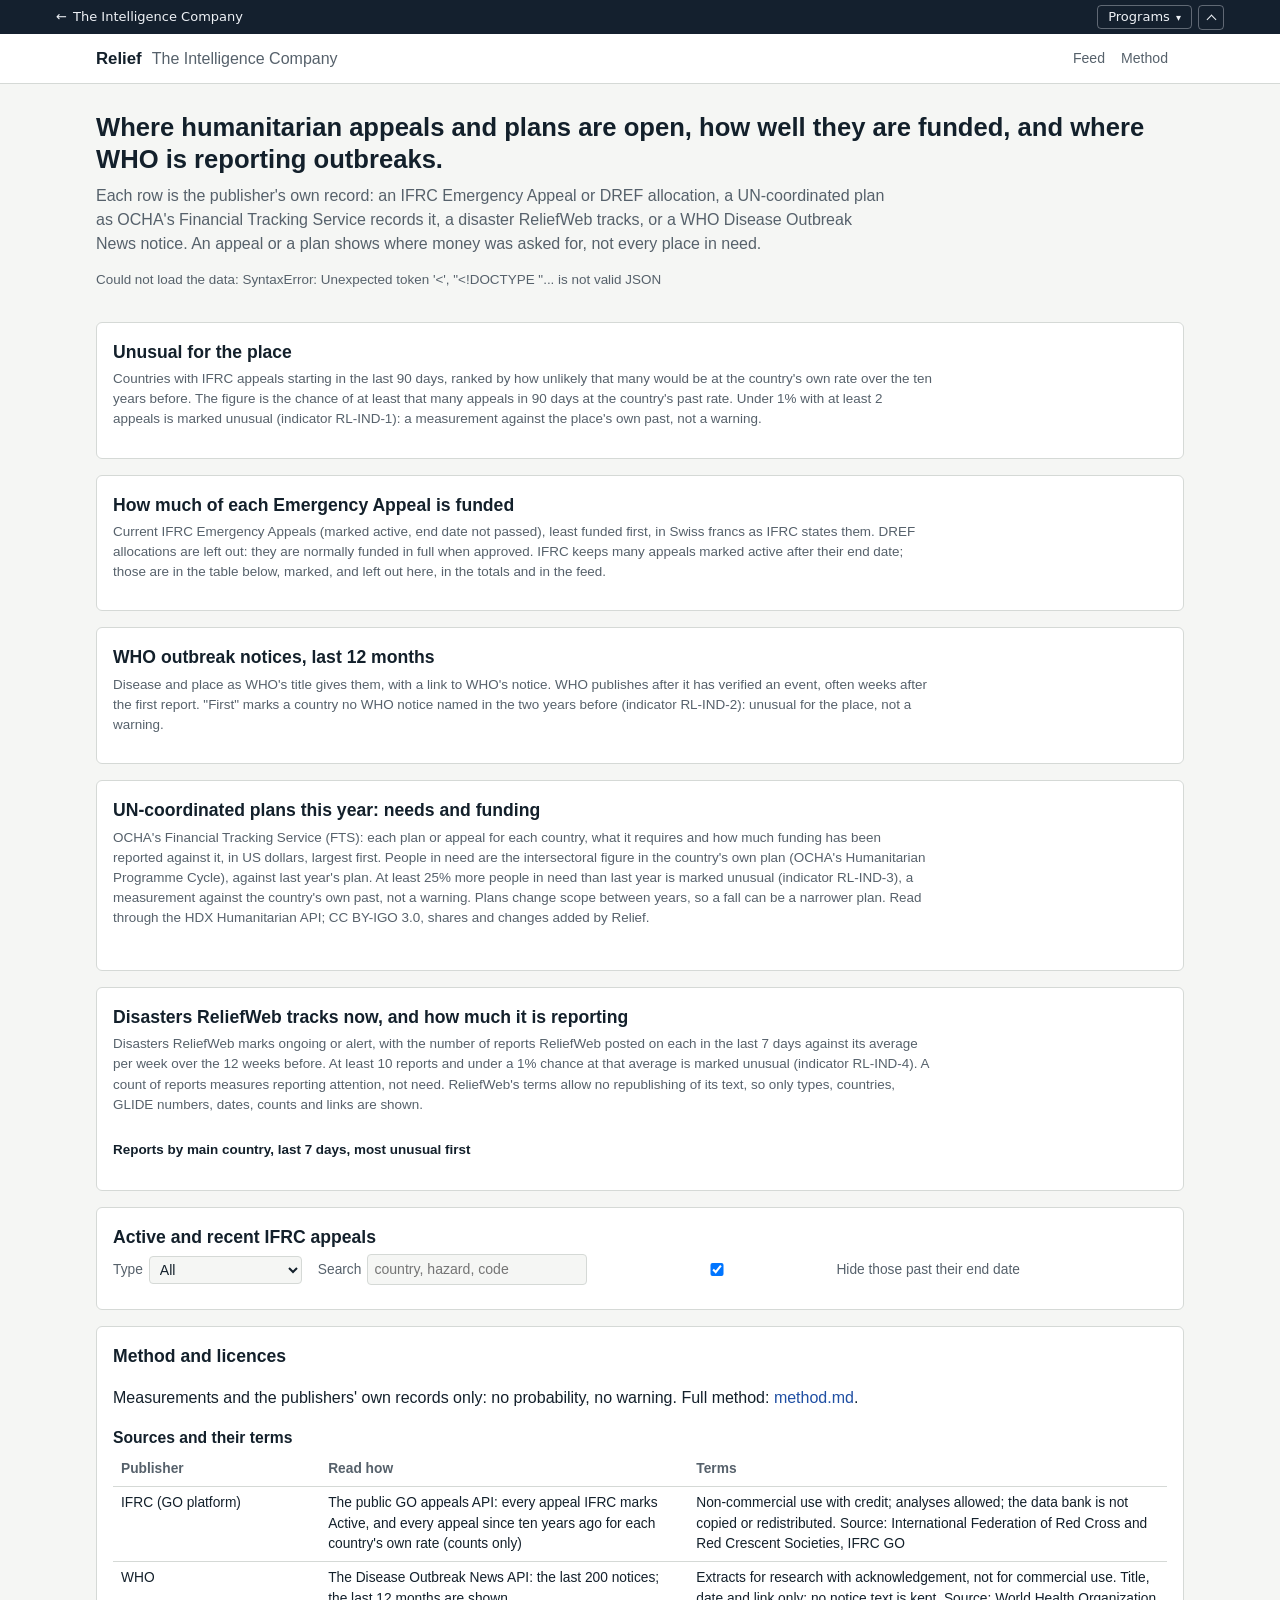
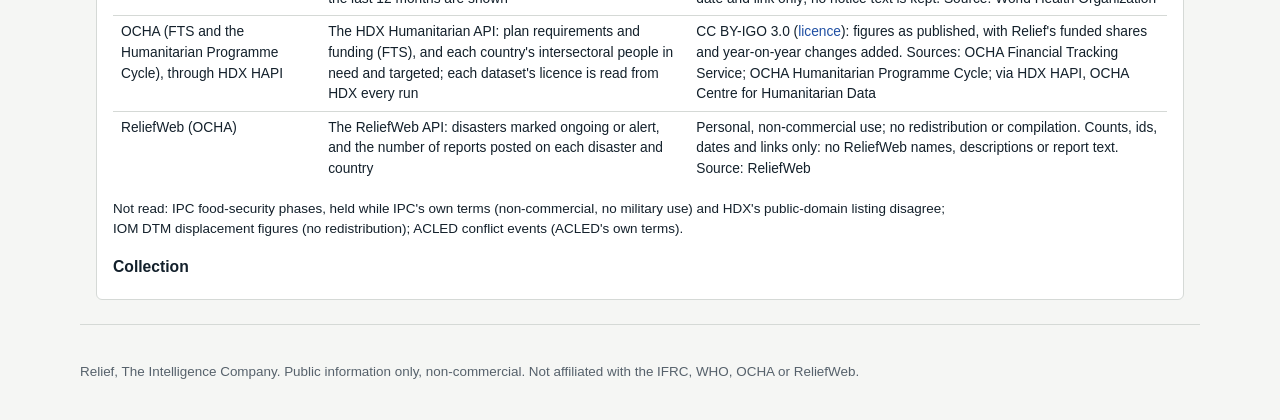
==== site_src/index.html @ 315be6b0 "HDX HAPI and ReliefWeb lanes, RL-IND-3 and RL-IND-4 (relief-0.3) - hapi: OCHA FTS plan requirements " ====
<!doctype html>
<html lang="en">
<head>
<meta charset="utf-8">
<meta name="viewport" content="width=device-width, initial-scale=1">
<title>Relief: appeals, plans and outbreaks</title>
<meta name="description" content="IFRC Emergency Appeals and DREF allocations, UN-coordinated humanitarian plans with their needs and funding, the disasters ReliefWeb tracks, and WHO's Disease Outbreak News, each against the place's own past. Publishers' records only.">
<link rel="stylesheet" href="style.css">
<link rel="stylesheet" href="tic-time.css">
<link rel="stylesheet" href="tic-nav.css">
<script src="tic-time.js"></script>
<script src="tic-nav.js" defer data-current="relief"></script>
</head>
<body>
<header class="top">
  <div class="wrap top-row">
    <div class="brand"><strong>Relief</strong><span class="muted">The Intelligence Company</span></div>
    <nav class="top-nav" aria-label="Data and method">
      <a href="data/feed.geojson">Feed</a>
      <a href="#method">Method</a>
      <span id="time-settings"></span>
    </nav>
  </div>
</header>

<main class="wrap">
  <section class="hero">
    <h1>Where humanitarian appeals and plans are open, how well they are funded, and where WHO is reporting outbreaks.</h1>
    <p class="lede">Each row is the publisher's own record: an IFRC Emergency Appeal or DREF allocation, a UN-coordinated
      plan as OCHA's Financial Tracking Service records it, a disaster ReliefWeb tracks, or a WHO Disease Outbreak News
      notice. An appeal or a plan shows where money was asked for, not every place in need.</p>
    <p class="small muted" id="asof" aria-live="polite">Loading…</p>
    <div class="tiles" id="tiles" aria-live="polite"></div>
  </section>

  <section class="card" aria-labelledby="un-h">
    <div class="card-head"><h2 id="un-h">Unusual for the place</h2>
      <p class="muted small">Countries with IFRC appeals starting in the last 90 days, ranked by how unlikely that many
        would be at the country's own rate over the ten years before. The figure is the chance of at least that many
        appeals in 90 days at the country's past rate. Under 1% with at least 2 appeals is marked unusual (indicator
        RL-IND-1): a measurement against the place's own past, not a warning.</p></div>
    <div class="scroll"><table id="unusual"></table></div>
  </section>

  <section class="card" aria-labelledby="fu-h">
    <div class="card-head"><h2 id="fu-h">How much of each Emergency Appeal is funded</h2>
      <p class="muted small">Current IFRC Emergency Appeals (marked active, end date not passed), least funded first, in
        Swiss francs as IFRC states them. DREF allocations are left out: they are normally funded in full when
        approved. IFRC keeps many appeals marked active after their end date; those are in the table below, marked,
        and left out here, in the totals and in the feed.</p></div>
    <div id="funding" class="bars"></div>
    <button type="button" id="fu-more" class="more-btn" hidden>Show all</button>
  </section>

  <section class="card" aria-labelledby="who-h">
    <div class="card-head"><h2 id="who-h">WHO outbreak notices, last 12 months</h2>
      <p class="muted small">Disease and place as WHO's title gives them, with a link to WHO's notice. WHO publishes after
        it has verified an event, often weeks after the first report. "First" marks a country no WHO notice named in
        the two years before (indicator RL-IND-2): unusual for the place, not a warning.</p></div>
    <div class="scroll"><table id="who"></table></div>
  </section>

  <section class="card" aria-labelledby="pl-h">
    <div class="card-head"><h2 id="pl-h">UN-coordinated plans this year: needs and funding</h2>
      <p class="muted small">OCHA's Financial Tracking Service (FTS): each plan or appeal for each country, what it requires
        and how much funding has been reported against it, in US dollars, largest first. People in need are the
        intersectoral figure in the country's own plan (OCHA's Humanitarian Programme Cycle), against last year's plan.
        At least 25% more people in need than last year is marked unusual (indicator RL-IND-3), a measurement against
        the country's own past, not a warning. Plans change scope between years, so a fall can be a narrower plan.
        Read through the HDX Humanitarian API; CC BY-IGO 3.0, shares and changes added by Relief.</p></div>
    <div class="scroll"><table id="plans"></table></div>
    <p class="small muted" id="plan-gap"></p>
  </section>

  <section class="card" aria-labelledby="rw-h">
    <div class="card-head"><h2 id="rw-h">Disasters ReliefWeb tracks now, and how much it is reporting</h2>
      <p class="muted small">Disasters ReliefWeb marks ongoing or alert, with the number of reports ReliefWeb posted on
        each in the last 7 days against its average per week over the 12 weeks before. At least 10 reports and under a
        1% chance at that average is marked unusual (indicator RL-IND-4). A count of reports measures reporting
        attention, not need. ReliefWeb's terms allow no republishing of its text, so only types, countries, GLIDE
        numbers, dates, counts and links are shown.</p></div>
    <div class="scroll"><table id="rw"></table></div>
    <h3 class="small">Reports by main country, last 7 days, most unusual first</h3>
    <div class="scroll"><table id="rwc"></table></div>
  </section>

  <section class="card" aria-labelledby="ap-h">
    <div class="card-head"><h2 id="ap-h">Active and recent IFRC appeals</h2></div>
    <div class="filters">
      <label>Type <select id="f-type"><option value="">All</option><option>Emergency Appeal</option><option>DREF</option></select></label>
      <label>Search <input id="f-q" type="search" placeholder="country, hazard, code"></label>
      <label><input id="f-past" type="checkbox" checked> Hide those past their end date</label>
      <span class="small muted" id="f-count"></span>
    </div>
    <div class="scroll"><table id="appeals"></table></div>
    <button type="button" id="more" class="more-btn" hidden>Show more</button>
  </section>

  <section class="card" id="method" aria-labelledby="me-h">
    <div class="card-head"><h2 id="me-h">Method and licences</h2></div>
    <div class="prose">
      <p>Measurements and the publishers' own records only: no probability, no warning. Full method:
        <a href="doctrine/method.md">method.md</a>.</p>
      <h3>Sources and their terms</h3>
      <div class="scroll"><table class="plain">
        <thead><tr><th scope="col">Publisher</th><th scope="col">Read how</th><th scope="col">Terms</th></tr></thead>
        <tbody>
          <tr><td>IFRC (GO platform)</td><td>The public GO appeals API: every appeal IFRC marks Active, and every appeal since
            ten years ago for each country's own rate (counts only)</td><td>Non-commercial use with credit; analyses allowed;
            the data bank is not copied or redistributed. Source: International Federation of Red Cross and Red Crescent
            Societies, IFRC GO</td></tr>
          <tr><td>WHO</td><td>The Disease Outbreak News API: the last 200 notices; the last 12 months are shown</td><td>Extracts
            for research with acknowledgement, not for commercial use. Title, date and link only; no notice text is kept.
            Source: World Health Organization</td></tr>
          <tr><td>OCHA (FTS and the Humanitarian Programme Cycle), through HDX HAPI</td><td>The HDX Humanitarian API: plan
            requirements and funding (FTS), and each country's intersectoral people in need and targeted; each dataset's
            licence is read from HDX every run</td><td>CC BY-IGO 3.0 (<a href="https://creativecommons.org/licenses/by/3.0/igo/" rel="noopener">licence</a>):
            figures as published, with Relief's funded shares and year-on-year changes added. Sources: OCHA Financial
            Tracking Service; OCHA Humanitarian Programme Cycle; via HDX HAPI, OCHA Centre for Humanitarian Data</td></tr>
          <tr><td>ReliefWeb (OCHA)</td><td>The ReliefWeb API: disasters marked ongoing or alert, and the number of reports
            posted on each disaster and country</td><td>Personal, non-commercial use; no redistribution or compilation.
            Counts, ids, dates and links only: no ReliefWeb names, descriptions or report text. Source: ReliefWeb</td></tr>
        </tbody>
      </table></div>
      <p class="small">Not read: IPC food-security phases, held while IPC's own terms (non-commercial, no military use)
        and HDX's public-domain listing disagree; IOM DTM displacement figures (no redistribution); ACLED conflict events
        (ACLED's own terms).</p>
      <h3>Collection</h3>
      <div id="lanes"></div>
    </div>
  </section>
</main>

<footer class="wrap foot small muted">
  <p>Relief, The Intelligence Company. Public information only, non-commercial. Not
    affiliated with the IFRC, WHO, OCHA or ReliefWeb.</p>
</footer>
<script src="app.js"></script>
</body>
</html>
---- site_src/style.css ----
/* Light or dark with the viewer's setting, like the house bar's panel (tic-nav.css). --ink, --line and --alarm
   are the names tic-time.css reads for its dialog. Base copied from Headwind. */
:root {
  color-scheme: light;
  --bg: #f5f6f4;
  --panel: #ffffff;
  --border: #d5d9d6;
  --text: #13202b;
  --muted: #56616b;
  --accent: #1f6f6a;
  --link: #1f4fa3;
  --badge: #e8ece9;
  --cell: 31, 111, 106;
  --warn: #8a5a00;
  --warn-bg: rgba(138, 90, 0, 0.12);
  --ink: var(--text);
  --line: var(--border);
  --alarm: #b3261e;
  --p-meta: #3b5bdb;
  --p-google: #c2410c;
  --p-openai: #0f766e;
  --p-tiktok: #a21caf;
  --p-eeas: #1e40af;
}
@media (prefers-color-scheme: dark) {
  :root {
    color-scheme: dark;
    --bg: #0c1114;
    --panel: #121a1f;
    --border: #25323a;
    --text: #e4ecef;
    --muted: #8d9aa3;
    --accent: #5fc9be;
    --link: #79b8ff;
    --badge: #1c2a31;
    --cell: 95, 201, 190;
    --warn: #f0b72f;
    --warn-bg: rgba(210, 153, 34, 0.2);
    --alarm: #ff8a80;
    --p-meta: #8ea8ff;
    --p-google: #fb923c;
    --p-openai: #5eead4;
    --p-tiktok: #f0abfc;
    --p-eeas: #93c5fd;
  }
  .tic-time-dialog .tic-time-actions .tic-time-done { color: #0c1114; }
}
* { box-sizing: border-box; }
body {
  margin: 0;
  background: var(--bg);
  color: var(--text);
  font-family: -apple-system, BlinkMacSystemFont, "Segoe UI", Roboto, sans-serif;
  line-height: 1.5;
}
.wrap { max-width: 1120px; margin: 0 auto; padding: 0 16px; }
.top { border-bottom: 1px solid var(--border); background: var(--panel); padding: 12px 0; }
.top-row { display: flex; justify-content: space-between; align-items: center; flex-wrap: wrap; gap: 6px 12px; }
.brand strong { font-size: 1.05rem; margin-right: 10px; }
.top-nav { display: flex; flex-wrap: wrap; align-items: center; gap: 4px 16px; }
.top-nav a { color: var(--muted); text-decoration: none; font-size: 0.88rem; }
.top-nav a:hover { color: var(--text); }
.hero { padding: 28px 0 18px; }
.hero h1 { margin: 0 0 8px; font-size: 1.6rem; line-height: 1.25; }
.lede { color: var(--muted); max-width: 800px; margin: 0 0 14px; }
.tiles { display: grid; grid-template-columns: repeat(auto-fit, minmax(160px, 1fr)); gap: 12px; }
.tile { background: var(--panel); border: 1px solid var(--border); border-radius: 6px; padding: 12px; }
.tile .k { display: block; font-size: 0.78rem; color: var(--muted); }
.tile .v { font-size: 1.25rem; font-weight: 600; }
.card { background: var(--panel); border: 1px solid var(--border); border-radius: 6px; padding: 16px; margin-bottom: 16px; min-width: 0; }
.card-head h2 { margin: 0 0 4px; font-size: 1.1rem; }
.card-head p { margin: 0 0 12px; max-width: 820px; }
.muted { color: var(--muted); }
.small { font-size: 0.84rem; }
.badge { display: inline-block; background: var(--badge); padding: 1px 7px; border-radius: 4px; font-size: 0.76rem; white-space: nowrap; margin: 0 4px 2px 0; }
.badge-warn { background: var(--warn-bg); color: var(--warn); }
.pub { font-weight: 600; white-space: nowrap; }
.pub-meta { color: var(--p-meta); } .pub-google { color: var(--p-google); } .pub-openai { color: var(--p-openai); }
.pub-tiktok { color: var(--p-tiktok); } .pub-eeas { color: var(--p-eeas); }
.foot { padding: 24px 0; border-top: 1px solid var(--border); margin-top: 24px; }
main a { color: var(--link); text-decoration: none; }
main a:hover, main a:focus { text-decoration: underline; }
.scroll { overflow-x: auto; }
table { width: 100%; border-collapse: collapse; font-size: 0.86rem; font-variant-numeric: tabular-nums; }
th, td { text-align: left; padding: 6px 8px; border-bottom: 1px solid var(--border); }
th { color: var(--muted); font-weight: 600; }
tr:last-child td { border-bottom: none; }
table.plain td { vertical-align: top; min-width: 120px; }
table.matrix th, table.matrix td { text-align: center; white-space: nowrap; padding: 4px 6px; font-size: 0.8rem; }
table.matrix th.rowh { text-align: left; }
table.matrix td.c { border-radius: 3px; min-width: 30px; }
table.matrix td.c1 { background: rgba(var(--cell), 0.16); } table.matrix td.c2 { background: rgba(var(--cell), 0.3); }
table.matrix td.c3 { background: rgba(var(--cell), 0.46); } table.matrix td.c4 { background: rgba(var(--cell), 0.64); }
table.matrix td.c5 { background: rgba(var(--cell), 0.85); color: var(--panel); font-weight: 600; }
.timeline .dot { fill-opacity: 0.5; stroke-width: 1.2; }
.dot-meta { fill: var(--p-meta); stroke: var(--p-meta); } .dot-google { fill: var(--p-google); stroke: var(--p-google); }
.dot-openai { fill: var(--p-openai); stroke: var(--p-openai); } .dot-tiktok { fill: var(--p-tiktok); stroke: var(--p-tiktok); }
.dot-eeas { fill: var(--p-eeas); stroke: var(--p-eeas); }
.timeline svg { width: 100%; height: auto; display: block; }
.timeline .axis { stroke: var(--border); }
.timeline text { fill: var(--muted); font-size: 11px; }
.timeline .lane-label { fill: var(--text); font-size: 12px; font-weight: 600; }
.filters { display: flex; flex-wrap: wrap; gap: 8px 16px; align-items: center; margin-bottom: 8px; }
.filters label { font-size: 0.86rem; color: var(--muted); display: flex; gap: 6px; align-items: center; }
.filters select, .filters input { font: inherit; font-size: 0.88rem; color: var(--text); background: var(--bg); border: 1px solid var(--border); border-radius: 4px; padding: 4px 6px; max-width: 100%; }
.filters input { width: 220px; }
details.op { border-bottom: 1px solid var(--border); padding: 8px 0; }
details.op:last-child { border-bottom: none; }
details.op > summary { cursor: pointer; list-style: none; display: grid; grid-template-columns: 92px 70px 1fr; gap: 4px 10px; align-items: baseline; }
details.op > summary::-webkit-details-marker { display: none; }
details.op > summary .t { min-width: 0; overflow-wrap: anywhere; }
details.op .body { padding: 8px 0 4px 0; font-size: 0.88rem; }
details.op .body p { margin: 4px 0 8px; max-width: 860px; }
blockquote { margin: 6px 0 8px; padding: 6px 10px; border-left: 3px solid var(--border); color: var(--muted); font-size: 0.86rem; max-width: 860px; }
dl.facts { display: grid; grid-template-columns: max-content 1fr; gap: 2px 12px; margin: 6px 0; }
dl.facts dt { color: var(--muted); }
dl.facts dd { margin: 0; min-width: 0; overflow-wrap: anywhere; }
.more-btn { margin-top: 10px; font: inherit; font-size: 0.88rem; color: var(--link); background: none; border: 1px solid var(--border); border-radius: 4px; padding: 6px 12px; cursor: pointer; }
.prose h3 { font-size: 0.98rem; margin: 16px 0 4px; }
.prose p, .prose ol { max-width: 860px; }
.oprow { padding: 8px 0; border-bottom: 1px solid var(--border); }
.oprow:last-child { border-bottom: none; }
.oprow .n { font-weight: 600; margin-right: 6px; }
@media (max-width: 640px) {
  .hero h1 { font-size: 1.3rem; }
  details.op > summary { grid-template-columns: 1fr; }
  dl.facts { grid-template-columns: 1fr; }
  dl.facts dd { margin-bottom: 4px; }
  .filters input { width: 100%; }
  .filters label { width: 100%; }
}
/* Relief: funding bars (one row per Emergency Appeal). */
.bars { display: grid; gap: 8px; }
.bar-row { display: grid; grid-template-columns: minmax(0, 2fr) minmax(120px, 3fr) max-content; gap: 4px 12px; align-items: center; }
.bar-label { min-width: 0; overflow-wrap: anywhere; font-size: 0.88rem; }
.bar { height: 12px; background: var(--badge); border-radius: 3px; overflow: hidden; border: 1px solid var(--border); }
.bar span { display: block; height: 100%; background: var(--accent); }
.bar-val { font-variant-numeric: tabular-nums; color: var(--muted); white-space: nowrap; }
@media (max-width: 640px) {
  .bar-row { grid-template-columns: 1fr max-content; }
  .bar-label { grid-column: 1 / -1; }
}
---- site_src/tic-time.css ----
/*! tic-time.css v1.2 · pairs with tic-time.js · uses a site's own colour variables when it has them */
.tic-time-btn { font: inherit; font-size: 13px; cursor: pointer; padding: 5px 10px; border-radius: 6px;
  border: 1px solid var(--line, rgba(127,127,127,.4)); background: transparent; color: inherit; white-space: nowrap; }
.tic-time-dialog { max-width: min(420px, calc(100vw - 32px)); width: 100%; border: 1px solid var(--line, #ccd);
  border-radius: 10px; padding: 18px 20px; background: var(--panel, #fff); color: var(--ink, #111); font: inherit; }
.tic-time-dialog::backdrop { background: rgba(0,0,0,.45); }
.tic-time-dialog h2 { margin: 0 0 12px; font-size: 18px; }
.tic-time-row { margin: 0 0 12px; }
.tic-time-row label { display: inline-flex; align-items: center; gap: 6px; margin-right: 12px; }
.tic-time-dialog select, .tic-time-dialog input[type=text] { font: inherit; max-width: 100%; padding: 5px 8px;
  border: 1px solid var(--line, #ccd); border-radius: 6px; background: var(--bg, #fff); color: inherit; }
.tic-time-dialog fieldset { border: 1px solid var(--line, #ccd); border-radius: 8px; padding: 8px 12px; }
.tic-time-dialog legend { font-size: 13px; color: var(--muted, #666); padding: 0 4px; }
.tic-time-preview { font-weight: 600; margin: 4px 0 8px; }
.tic-time-msg { color: var(--alarm, #b3261e); min-height: 1em; margin: 0 0 8px; font-size: 13px; }
.tic-time-actions { display: flex; gap: 8px; justify-content: flex-end; margin: 0; }
.tic-time-actions button { font: inherit; padding: 6px 12px; border-radius: 6px; cursor: pointer;
  border: 1px solid var(--line, #ccd); background: var(--panel, #fff); color: inherit; }
.tic-time-actions .tic-time-done { background: var(--accent, #1f4fa3); border-color: var(--accent, #1f4fa3); color: #fff; }
.tic-time-note { font-size: 12px; color: var(--muted, #666); margin: 10px 0 0; }
[hidden].tic-time-other { display: none; }
---- site_src/tic-nav.css ----
/*! tic-nav.css v2.1 · pairs with tic-nav.js (canonical copy in the hub's site/shared/).
    House navy bar on every program site; the panel follows the viewer's light or dark setting. Everything is scoped
    to .tic-house so a site's own styles (Tailwind's reset included) don't need changing.
    v1.3 (with tic-nav.js v1.12): the bar is fixed to the top of the window and .tic-house-room holds its place; it
    minimizes to a tab. --tic-house-h on <html> is the room it takes (34px, or 0px minimized or printed): a site's own
    sticky or fixed header uses `top: var(--tic-house-h, 0px)` to sit below it.
    v2.1 (with tic-nav.js v2.1): no style change; Relief joins the menu.
    v2.0 (with tic-nav.js v2.0): the menu's layer groups sit in two columns, each program can carry a freshness dot
    from COP's health check (always with words: a screen-reader note, and "running late" or "no current data" shown
    after the topic), and the panel ends with a row of two links and the dots' note. */
html.tic-house-on { --tic-house-h: 34px; }
html.tic-house-on.tic-house-minimized { --tic-house-h: 0px; }
/* Anchors and focused elements scroll clear of the bar. :where() keeps this weaker than any site's own rule, so a
   site with its own sticky header sets scroll-padding-top itself (adding var(--tic-house-h, 0px)). */
:where(html.tic-house-on) { scroll-padding-top: var(--tic-house-h); }
.tic-house-room { display: block; height: var(--tic-house-h, 34px); margin: 0; padding: 0; border: 0; }
.tic-house {
  --tn-bg: #14202E; --tn-ink: #EEF1F6; --tn-line: rgba(238, 241, 246, .35); --tn-acc: #E3A83B;
  --tn-panel: #FFFFFF; --tn-pink: #14202E; --tn-pmut: #555F6D; --tn-rule: #D8D3C8; --tn-hover: #F3F1EC;
  --tn-live: #1E6B3A; --tn-beta: #8A5A00; --tn-here: #8F5509; /* v1.2: amber text on the light panel read 1.9:1 */
  --tn-ok: #1E7A3C; --tn-late: #B05E00; --tn-none: #6B7380; /* v2.0 freshness dots, 3:1 or more on the panel */
  position: fixed; top: 0; left: 0; right: 0; /* v1.3: stays at the top while the page scrolls */
  z-index: 10000; background: var(--tn-bg); /* v1.1: above site headers' own stacking */ color: var(--tn-ink);
  /* v1.1: undo a site's generic nav rules (Watchfloor styles every <nav> as a flex row) */
  display: block; width: auto; height: auto; min-height: 0; margin: 0; padding: 0; border: 0; box-shadow: none;
  font: 400 13px/1.4 "IBM Plex Sans", system-ui, -apple-system, "Segoe UI", Roboto, Arial, sans-serif;
  text-align: left; letter-spacing: normal;
}
@media (prefers-color-scheme: dark) {
  .tic-house { --tn-panel: #161E2A; --tn-pink: #E8ECF2; --tn-pmut: #9AA5B5; --tn-rule: #2A3546; --tn-hover: #1F2A3A;
    --tn-live: #7FD49A; --tn-beta: #F0C36B; --tn-here: #E3A83B; --tn-ok: #6FCB8C; --tn-late: #F0B24B; --tn-none: #8C97A8; }
}
.tic-house *, .tic-house *::before, .tic-house *::after { box-sizing: border-box; }
.tic-house p, .tic-house ul { margin: 0; padding: 0; }
.tic-house ul { list-style: none; }
.tic-house a { color: inherit; text-decoration: none; }
.tic-house :focus-visible { outline: 2px solid var(--tn-acc); outline-offset: 2px; }

.tic-house-in { width: 100%; max-width: 1200px; margin: 0 auto; padding: 0 16px; height: 34px; display: flex;
  align-items: center; justify-content: space-between; gap: 12px; }
.tic-house-home { font-weight: 500; padding: 7px 0; white-space: nowrap; }
.tic-house-home:hover { color: var(--tn-acc); }
.tic-house-arrow { margin-right: 2px; }
.tic-house-btn { appearance: none; -webkit-appearance: none; margin: 0; background: transparent; color: inherit;
  border: 1px solid var(--tn-line); border-radius: 4px; font: inherit; font-weight: 500; line-height: 1.3;
  padding: 3px 10px; cursor: pointer; white-space: nowrap; }
.tic-house-btn:hover, .tic-house-btn[aria-expanded="true"] { border-color: var(--tn-acc); color: var(--tn-acc); }
.tic-house-caret { font-size: 10px; margin-left: 2px; }
.tic-house-tools { display: flex; align-items: center; gap: 6px; }
/* v1.3: minimize and restore. A chevron drawn with borders: up for minimize, down for restore. */
.tic-house-toggle { appearance: none; -webkit-appearance: none; margin: 0; padding: 0; width: 26px; height: 25px;
  display: inline-flex; align-items: center; justify-content: center; background: transparent; color: inherit;
  border: 1px solid var(--tn-line); border-radius: 4px; cursor: pointer; }
.tic-house-toggle:hover { border-color: var(--tn-acc); color: var(--tn-acc); }
.tic-house-chev { display: block; width: 7px; height: 7px; border: solid currentColor; border-width: 1.5px 0 0 1.5px;
  transform: translateY(2px) rotate(45deg); }
.tic-house.is-mini .tic-house-chev { transform: translateY(-2px) rotate(225deg); }
/* Minimized: only a tab at the top centre shows and takes clicks; the rest of the bar is transparent and lets clicks
   through. The centre, because the program sites keep their Time button and links at the top right (checked on all
   sixteen, 14 Nov 2026). The menu opens centred under the tab. */
.tic-house.is-mini { background: transparent; pointer-events: none; }
.tic-house.is-mini .tic-house-in { height: auto; justify-content: center; }
.tic-house.is-mini .tic-house-home { display: none; }
.tic-house.is-mini .tic-house-tools { pointer-events: auto; background: var(--tn-bg);
  padding: 2px 6px 4px; border-radius: 0 0 6px 6px;
  box-shadow: 0 0 0 1px rgba(238, 241, 246, .18), 0 3px 10px rgba(0, 0, 0, .3); }
.tic-house.is-mini .tic-house-panel { left: 0; right: 0; margin: 6px auto 0; }

.tic-house-panel { position: absolute; top: 100%; right: max(16px, calc((100% - 1200px) / 2 + 16px));
  width: min(880px, calc(100% - 32px)); margin-top: 6px; padding: 12px; background: var(--tn-panel);
  color: var(--tn-pink); border: 1px solid var(--tn-rule); border-radius: 6px;
  box-shadow: 0 14px 36px rgba(0, 0, 0, .28); max-height: calc(100vh - 56px); overflow: auto; }
.tic-house-panel[hidden] { display: none; }
.tic-house-cols { display: grid; grid-template-columns: minmax(0, 1fr) 270px; gap: 12px; }
/* v2.0: the layer groups flow down two columns; a group never splits between them. */
.tic-house-list { columns: 2 220px; column-gap: 10px; }
.tic-house-g { break-inside: avoid; }
.tic-house-group { margin: 6px 8px 4px; font-size: 11px; font-weight: 600; letter-spacing: .08em;
  text-transform: uppercase; color: var(--tn-pmut); }
.tic-house-ul { margin-bottom: 8px; }
.tic-house-item { display: grid; grid-template-columns: minmax(0, 1fr) auto; gap: 1px 10px; align-items: baseline;
  padding: 7px 8px; border-radius: 4px; }
.tic-house-item:hover, .tic-house-item:focus-visible, .tic-house-item.on { background: var(--tn-hover); }
.tic-house-name { font-size: 14px; font-weight: 600; }
.tic-house-here { margin-left: 8px; font-size: 11px; font-weight: 500; color: var(--tn-here); }
.tic-house-st { font-size: 11px; letter-spacing: .06em; text-transform: uppercase; }
.tic-house-st.st-live { color: var(--tn-live); }
.tic-house-st.st-beta { color: var(--tn-beta); }
.tic-house-st.st-invite { color: var(--tn-pmut); }
.tic-house-st { white-space: nowrap; }
/* v2.0: freshness, from COP's health check. Filled for on time and running late, a ring for no current data. */
.tic-house-dot { display: inline-block; width: 8px; height: 8px; border-radius: 50%; margin-right: 5px;
  vertical-align: 1px; background: var(--tn-ok); }
.tic-house-dot.f-late { background: var(--tn-late); }
.tic-house-dot.f-stale { background: transparent; border: 1.5px solid var(--tn-none); }
.tic-house-fw.f-late { color: var(--tn-beta); font-weight: 500; }
.tic-house-fw.f-stale { font-weight: 500; }
.tic-house-label { grid-column: 1 / -1; font-size: 12px; color: var(--tn-pmut); }
.tic-house-short { grid-column: 1 / -1; display: none; font-size: 12px; color: var(--tn-pmut); }
.tic-house-detail { border-left: 1px solid var(--tn-rule); padding: 10px 6px 10px 16px; align-self: start;
  position: sticky; top: 0; }
.tic-house-dname { font-size: 17px; font-weight: 600; margin-bottom: 2px; }
.tic-house-dmeta { font-size: 12px; color: var(--tn-pmut); margin-bottom: 10px; }
.tic-house-dlong { font-size: 13px; line-height: 1.55; }
.tic-house-foot { display: flex; flex-wrap: wrap; justify-content: space-between; gap: 4px 16px; margin: 2px 8px 0;
  padding-top: 8px; border-top: 1px solid var(--tn-rule); }
.tic-house-all { font-size: 12px; color: var(--tn-pmut); }
.tic-house-all:hover { color: var(--tn-pink); }
.tic-house-cop { font-size: 12px; font-weight: 600; color: var(--tn-pink); }
.tic-house-cop:hover { color: var(--tn-here); }
.tic-house-fnote { margin: 6px 8px 0; font-size: 11px; color: var(--tn-pmut); }
.tic-house-fnote[hidden] { display: none; }
.tic-house-sr { position: absolute; width: 1px; height: 1px; overflow: hidden; clip: rect(0 0 0 0);
  clip-path: inset(50%); white-space: nowrap; }

@media print { /* site navigation never prints */
  .tic-house, .tic-house-room { display: none !important; }
  html.tic-house-on { --tic-house-h: 0px; }
}
@media (max-width: 640px) {
  .tic-house-panel { left: 8px; right: 8px; width: auto; }
  .tic-house-cols { grid-template-columns: 1fr; }
  .tic-house-list { columns: 1; }
  .tic-house-detail { display: none; } /* no hover on phones: each program shows its label and one line instead */
  .tic-house-short { display: block; }
}
@media (max-width: 360px) { /* v1.3: the home link, Programs and the minimize button fit on one row down to 320 px */
  .tic-house-in { padding: 0 10px; gap: 8px; }
  .tic-house-home { font-size: 12px; }
  .tic-house-btn { padding: 3px 8px; }
}
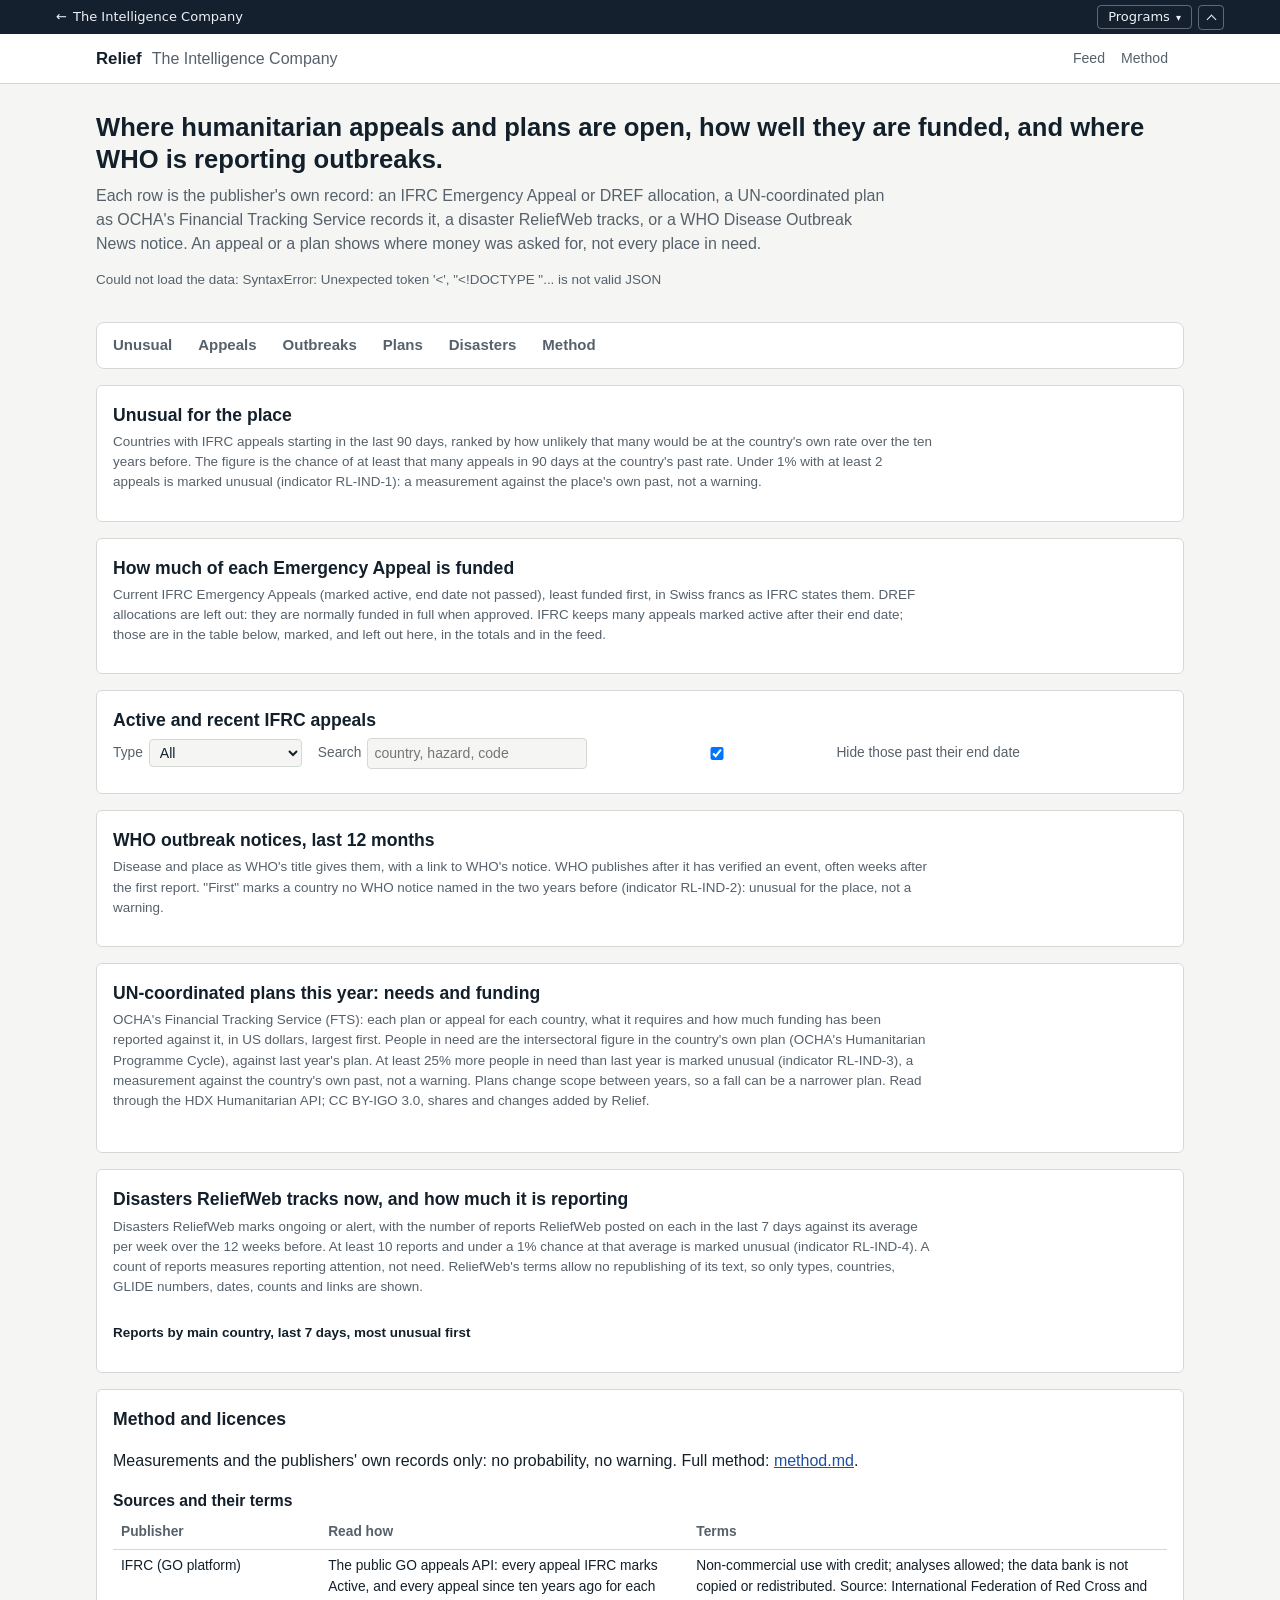
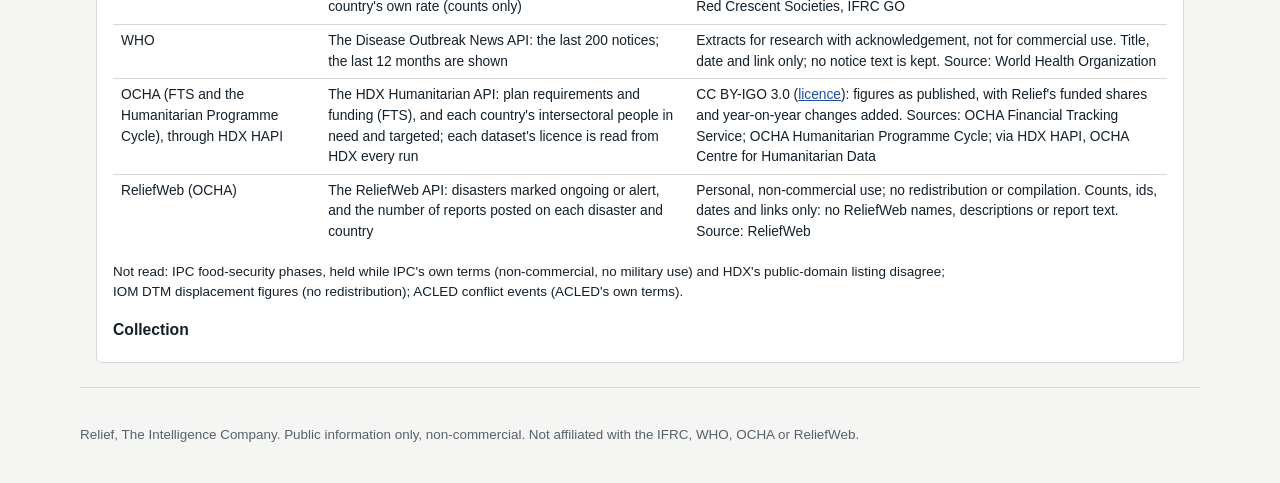
==== commit bc6e0a1a: "Sections row and long-table folds (hub tic-tabs.js 1.0, tic-fold.js 1.0) The page ran to 31,077 px o" ====
--- a/site_src/index.html
+++ b/site_src/index.html
@@ -8,6 +8,8 @@
 <link rel="stylesheet" href="style.css">
 <link rel="stylesheet" href="tic-time.css">
 <link rel="stylesheet" href="tic-nav.css">
+<link rel="stylesheet" href="tic-tabs.css">
+<link rel="stylesheet" href="tic-fold.css">
 <script src="tic-time.js"></script>
 <script src="tic-nav.js" defer data-current="relief"></script>
 </head>
@@ -33,6 +35,8 @@
     <div class="tiles" id="tiles" aria-live="polite"></div>
   </section>
 
+  <div data-tic-tabs>
+  <div id="sec-unusual" data-tab-label="Unusual">
   <section class="card" aria-labelledby="un-h">
     <div class="card-head"><h2 id="un-h">Unusual for the place</h2>
       <p class="muted small">Countries with IFRC appeals starting in the last 90 days, ranked by how unlikely that many
@@ -42,47 +46,17 @@
     <div class="scroll"><table id="unusual"></table></div>
   </section>
 
+  </div>
+  <div id="sec-appeals" data-tab-label="Appeals">
   <section class="card" aria-labelledby="fu-h">
     <div class="card-head"><h2 id="fu-h">How much of each Emergency Appeal is funded</h2>
       <p class="muted small">Current IFRC Emergency Appeals (marked active, end date not passed), least funded first, in
         Swiss francs as IFRC states them. DREF allocations are left out: they are normally funded in full when
         approved. IFRC keeps many appeals marked active after their end date; those are in the table below, marked,
         and left out here, in the totals and in the feed.</p></div>
-    <div id="funding" class="bars"></div>
-    <button type="button" id="fu-more" class="more-btn" hidden>Show all</button>
+    <div id="funding" class="bars" data-tic-fold="10 15"></div>
   </section>
 
-  <section class="card" aria-labelledby="who-h">
-    <div class="card-head"><h2 id="who-h">WHO outbreak notices, last 12 months</h2>
-      <p class="muted small">Disease and place as WHO's title gives them, with a link to WHO's notice. WHO publishes after
-        it has verified an event, often weeks after the first report. "First" marks a country no WHO notice named in
-        the two years before (indicator RL-IND-2): unusual for the place, not a warning.</p></div>
-    <div class="scroll"><table id="who"></table></div>
-  </section>
-
-  <section class="card" aria-labelledby="pl-h">
-    <div class="card-head"><h2 id="pl-h">UN-coordinated plans this year: needs and funding</h2>
-      <p class="muted small">OCHA's Financial Tracking Service (FTS): each plan or appeal for each country, what it requires
-        and how much funding has been reported against it, in US dollars, largest first. People in need are the
-        intersectoral figure in the country's own plan (OCHA's Humanitarian Programme Cycle), against last year's plan.
-        At least 25% more people in need than last year is marked unusual (indicator RL-IND-3), a measurement against
-        the country's own past, not a warning. Plans change scope between years, so a fall can be a narrower plan.
-        Read through the HDX Humanitarian API; CC BY-IGO 3.0, shares and changes added by Relief.</p></div>
-    <div class="scroll"><table id="plans"></table></div>
-    <p class="small muted" id="plan-gap"></p>
-  </section>
-
-  <section class="card" aria-labelledby="rw-h">
-    <div class="card-head"><h2 id="rw-h">Disasters ReliefWeb tracks now, and how much it is reporting</h2>
-      <p class="muted small">Disasters ReliefWeb marks ongoing or alert, with the number of reports ReliefWeb posted on
-        each in the last 7 days against its average per week over the 12 weeks before. At least 10 reports and under a
-        1% chance at that average is marked unusual (indicator RL-IND-4). A count of reports measures reporting
-        attention, not need. ReliefWeb's terms allow no republishing of its text, so only types, countries, GLIDE
-        numbers, dates, counts and links are shown.</p></div>
-    <div class="scroll"><table id="rw"></table></div>
-    <h3 class="small">Reports by main country, last 7 days, most unusual first</h3>
-    <div class="scroll"><table id="rwc"></table></div>
-  </section>
 
   <section class="card" aria-labelledby="ap-h">
     <div class="card-head"><h2 id="ap-h">Active and recent IFRC appeals</h2></div>
@@ -92,10 +66,49 @@
       <label><input id="f-past" type="checkbox" checked> Hide those past their end date</label>
       <span class="small muted" id="f-count"></span>
     </div>
-    <div class="scroll"><table id="appeals"></table></div>
-    <button type="button" id="more" class="more-btn" hidden>Show more</button>
+    <div class="scroll"><table id="appeals" data-tic-fold="10 25"></table></div>
+  </section>
+  </div>
+  <div id="sec-outbreaks" data-tab-label="Outbreaks">
+  <section class="card" aria-labelledby="who-h">
+    <div class="card-head"><h2 id="who-h">WHO outbreak notices, last 12 months</h2>
+      <p class="muted small">Disease and place as WHO's title gives them, with a link to WHO's notice. WHO publishes after
+        it has verified an event, often weeks after the first report. "First" marks a country no WHO notice named in
+        the two years before (indicator RL-IND-2): unusual for the place, not a warning.</p></div>
+    <div class="scroll"><table id="who" data-tic-fold data-tic-fold-find></table></div>
   </section>
 
+  </div>
+  <div id="sec-plans" data-tab-label="Plans">
+  <section class="card" aria-labelledby="pl-h">
+    <div class="card-head"><h2 id="pl-h">UN-coordinated plans this year: needs and funding</h2>
+      <p class="muted small">OCHA's Financial Tracking Service (FTS): each plan or appeal for each country, what it requires
+        and how much funding has been reported against it, in US dollars, largest first. People in need are the
+        intersectoral figure in the country's own plan (OCHA's Humanitarian Programme Cycle), against last year's plan.
+        At least 25% more people in need than last year is marked unusual (indicator RL-IND-3), a measurement against
+        the country's own past, not a warning. Plans change scope between years, so a fall can be a narrower plan.
+        Read through the HDX Humanitarian API; CC BY-IGO 3.0, shares and changes added by Relief.</p></div>
+    <div class="scroll"><table id="plans" data-tic-fold data-tic-fold-find></table></div>
+    <p class="small muted" id="plan-gap"></p>
+  </section>
+
+  </div>
+  <div id="sec-disasters" data-tab-label="Disasters">
+  <section class="card" aria-labelledby="rw-h">
+    <div class="card-head"><h2 id="rw-h">Disasters ReliefWeb tracks now, and how much it is reporting</h2>
+      <p class="muted small">Disasters ReliefWeb marks ongoing or alert, with the number of reports ReliefWeb posted on
+        each in the last 7 days against its average per week over the 12 weeks before. At least 10 reports and under a
+        1% chance at that average is marked unusual (indicator RL-IND-4). A count of reports measures reporting
+        attention, not need. ReliefWeb's terms allow no republishing of its text, so only types, countries, GLIDE
+        numbers, dates, counts and links are shown.</p></div>
+    <div class="scroll"><table id="rw" data-tic-fold data-tic-fold-find></table></div>
+    <h3 class="small">Reports by main country, last 7 days, most unusual first</h3>
+    <div class="scroll"><table id="rwc"></table></div>
+  </section>
+
+
+  </div>
+  <div id="sec-method" data-tab-label="Method">
   <section class="card" id="method" aria-labelledby="me-h">
     <div class="card-head"><h2 id="me-h">Method and licences</h2></div>
     <div class="prose">
@@ -129,12 +142,16 @@
       <div id="lanes"></div>
     </div>
   </section>
+  </div>
+  </div>
 </main>
 
 <footer class="wrap foot small muted">
   <p>Relief, The Intelligence Company. Public information only, non-commercial. Not
     affiliated with the IFRC, WHO, OCHA or ReliefWeb.</p>
 </footer>
+<script src="tic-tabs.js"></script>
+<script src="tic-fold.js"></script>
 <script src="app.js"></script>
 </body>
 </html>
--- a/site_src/style.css
+++ b/site_src/style.css
@@ -80,6 +80,8 @@
 .foot { padding: 24px 0; border-top: 1px solid var(--border); margin-top: 24px; }
 main a { color: var(--link); text-decoration: none; }
 main a:hover, main a:focus { text-decoration: underline; }
+/* Links inside running text are underlined, so colour is not the only sign (WCAG 1.4.1, axe link-in-text-block). */
+.prose p a, .prose td a { text-decoration: underline; }
 .scroll { overflow-x: auto; }
 table { width: 100%; border-collapse: collapse; font-size: 0.86rem; font-variant-numeric: tabular-nums; }
 th, td { text-align: left; padding: 6px 8px; border-bottom: 1px solid var(--border); }
@@ -115,7 +117,6 @@
 dl.facts { display: grid; grid-template-columns: max-content 1fr; gap: 2px 12px; margin: 6px 0; }
 dl.facts dt { color: var(--muted); }
 dl.facts dd { margin: 0; min-width: 0; overflow-wrap: anywhere; }
-.more-btn { margin-top: 10px; font: inherit; font-size: 0.88rem; color: var(--link); background: none; border: 1px solid var(--border); border-radius: 4px; padding: 6px 12px; cursor: pointer; }
 .prose h3 { font-size: 0.98rem; margin: 16px 0 4px; }
 .prose p, .prose ol { max-width: 860px; }
 .oprow { padding: 8px 0; border-bottom: 1px solid var(--border); }
--- a/site_src/tic-tabs.css
+++ b/site_src/tic-tabs.css
@@ -0,0 +1,22 @@
+/*! tic-tabs.css v1.0 · pairs with tic-tabs.js (canonical copy in the hub's site/shared/).
+    The row takes the page's own colours: --panel (else --bg), --line, --muted and --link if the page has them, so each
+    product keeps its own colours. It sticks under the house bar (--tic-house-h). Nothing moves. */
+.tic-tabs-nav { --tt-bg: var(--panel, var(--bg, #fff)); --tt-line: var(--line, rgba(127, 127, 127, .35));
+  --tt-muted: var(--muted, inherit); --tt-on: var(--link, currentColor);
+  position: sticky; top: var(--tic-house-h, 0px); z-index: 900; background: var(--tt-bg);
+  border: 1px solid var(--tt-line); border-radius: var(--radius, 8px); margin: 0 0 var(--gap, 16px); }
+.tic-tabs-nav ul { list-style: none; margin: 0; padding: 0 4px; display: flex; gap: 2px; overflow-x: auto;
+  scrollbar-width: thin; }
+.tic-tabs-nav li { flex: 0 0 auto; margin: 0; }
+.tic-tabs-nav a { display: block; padding: 11px 12px 9px; min-height: 44px; font-size: 15px; font-weight: 600;
+  line-height: 22px; color: var(--tt-muted); text-decoration: none; border-bottom: 3px solid transparent;
+  white-space: nowrap; }
+.tic-tabs-nav a:hover { color: inherit; text-decoration: underline; }
+.tic-tabs-nav a[aria-current="true"] { color: var(--tt-on); border-bottom-color: var(--tt-on); }
+.tic-tabs-nav a:focus-visible { outline: 2px solid var(--tt-on); outline-offset: -4px; }
+/* Anchors land below the house bar and the row. */
+.tic-tabs-on > [data-tab-label], .tic-tabs-on [id] { scroll-margin-top: calc(var(--tic-house-h, 0px) + 60px); }
+@media print {
+  .tic-tabs-nav { display: none; }
+  .tic-tabs-on > [data-tab-label][hidden] { display: block; }
+}
--- a/site_src/tic-fold.css
+++ b/site_src/tic-fold.css
@@ -0,0 +1,21 @@
+/*! tic-fold.css v1.0 · pairs with tic-fold.js (canonical copy in the hub's site/shared/).
+    Takes the page's own colours: --panel (else --bg), --line, --muted and --link if the page has them, so each
+    product keeps its own colours. The button is at least 44 px tall (WCAG 2.2 target size). Nothing moves. */
+.tic-fold-on .tic-fold-x, .tic-fold-miss { display: none; }
+.tic-fold-bar, .tic-fold-find { --tf-bg: var(--panel, var(--bg, transparent)); --tf-line: var(--line, rgba(127, 127, 127, .45));
+  --tf-muted: var(--muted, inherit); --tf-on: var(--link, currentColor); }
+.tic-fold-bar { display: flex; flex-wrap: wrap; align-items: center; gap: 4px 12px; margin: 8px 0 4px; }
+.tic-fold-bar[hidden], .tic-fold-find[hidden], .tic-fold-more[hidden] { display: none; }
+.tic-fold-more { min-height: 44px; padding: 8px 14px; font: inherit; font-size: 14px; font-weight: 600;
+  color: var(--tf-on); background: var(--tf-bg); border: 1px solid var(--tf-line); border-radius: 8px; cursor: pointer; }
+.tic-fold-more:hover { text-decoration: underline; }
+.tic-fold-more:focus-visible, .tic-fold-find input:focus-visible { outline: 2px solid var(--tf-on); outline-offset: 2px; }
+.tic-fold-note { font-size: 13px; color: var(--tf-muted); }
+.tic-fold-find { display: flex; flex-wrap: wrap; align-items: center; gap: 4px 8px; margin: 4px 0 8px;
+  font-size: 14px; color: var(--tf-muted); }
+.tic-fold-find input { min-height: 36px; min-width: 12em; max-width: 100%; padding: 4px 8px; font: inherit;
+  color: inherit; background: var(--tf-bg); border: 1px solid var(--tf-line); border-radius: 6px; }
+@media print {
+  .tic-fold-on .tic-fold-x { display: revert; }
+  .tic-fold-bar, .tic-fold-find { display: none; }
+}
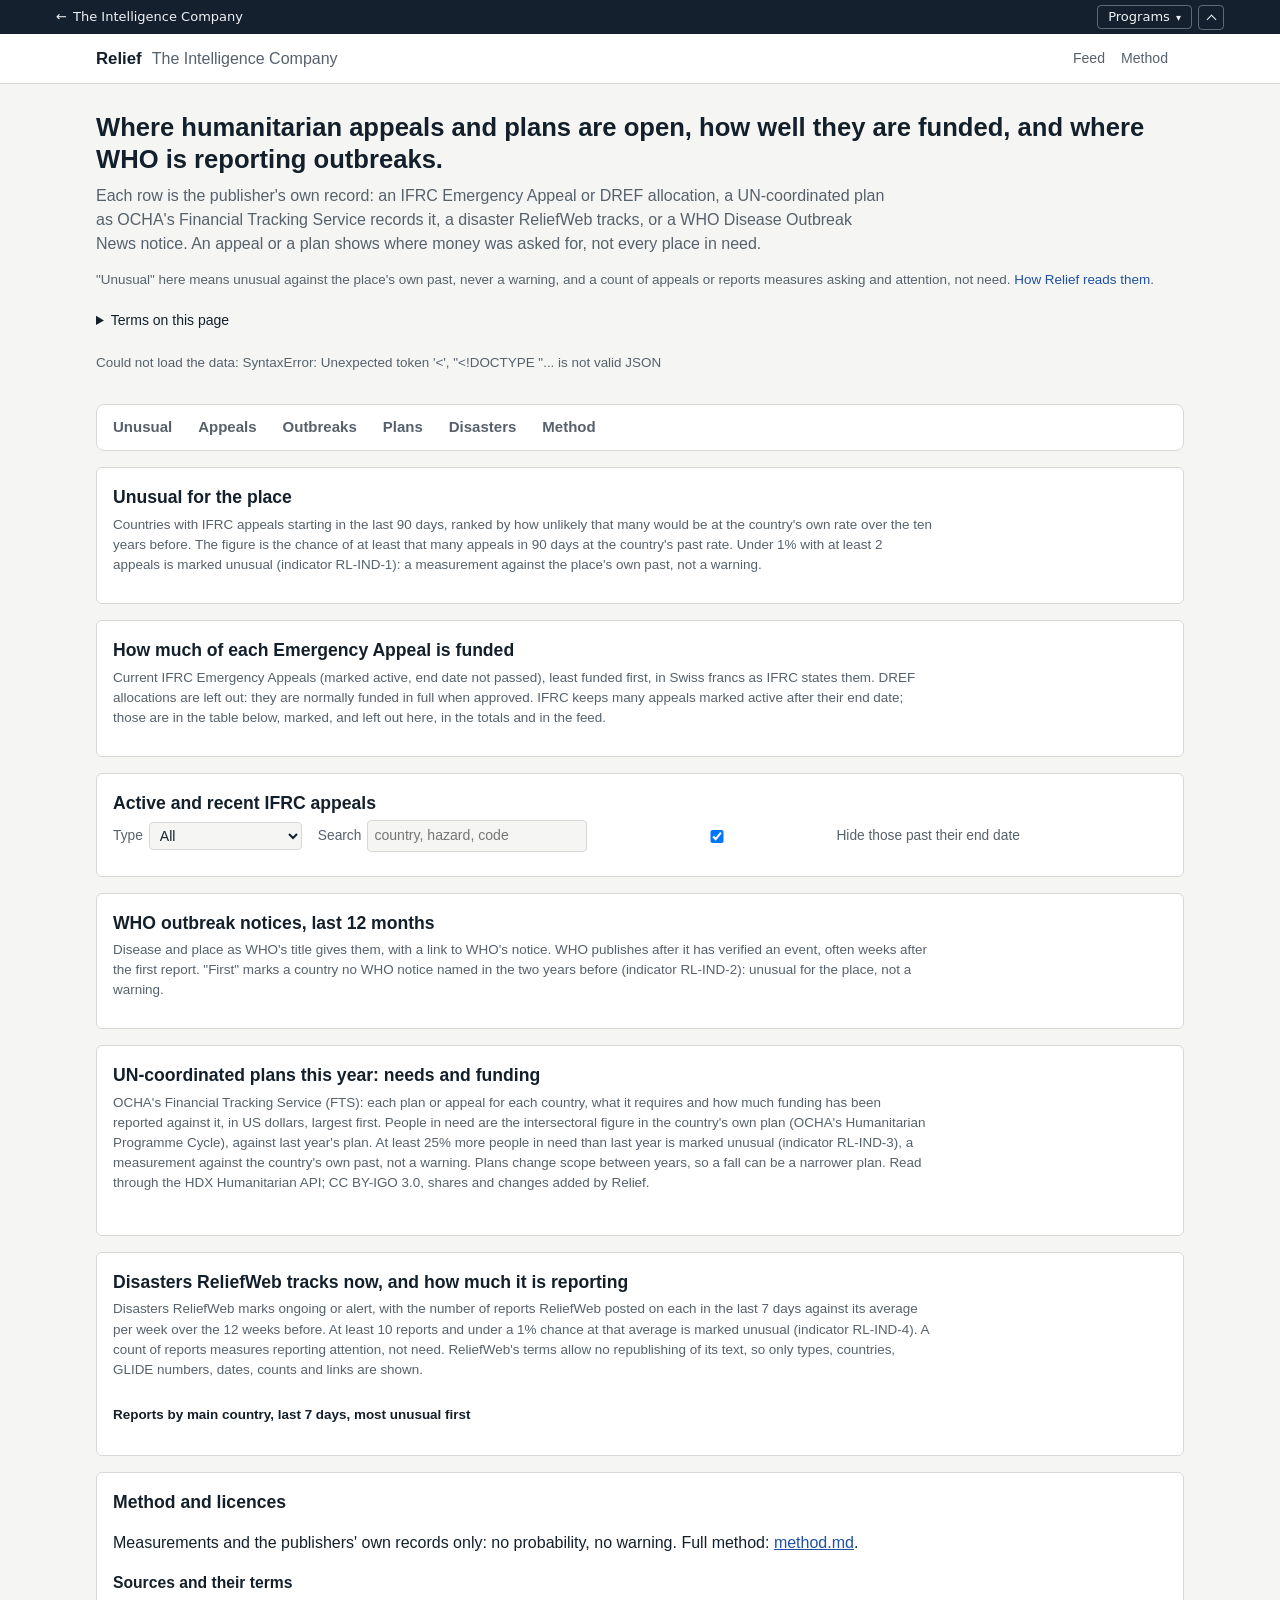
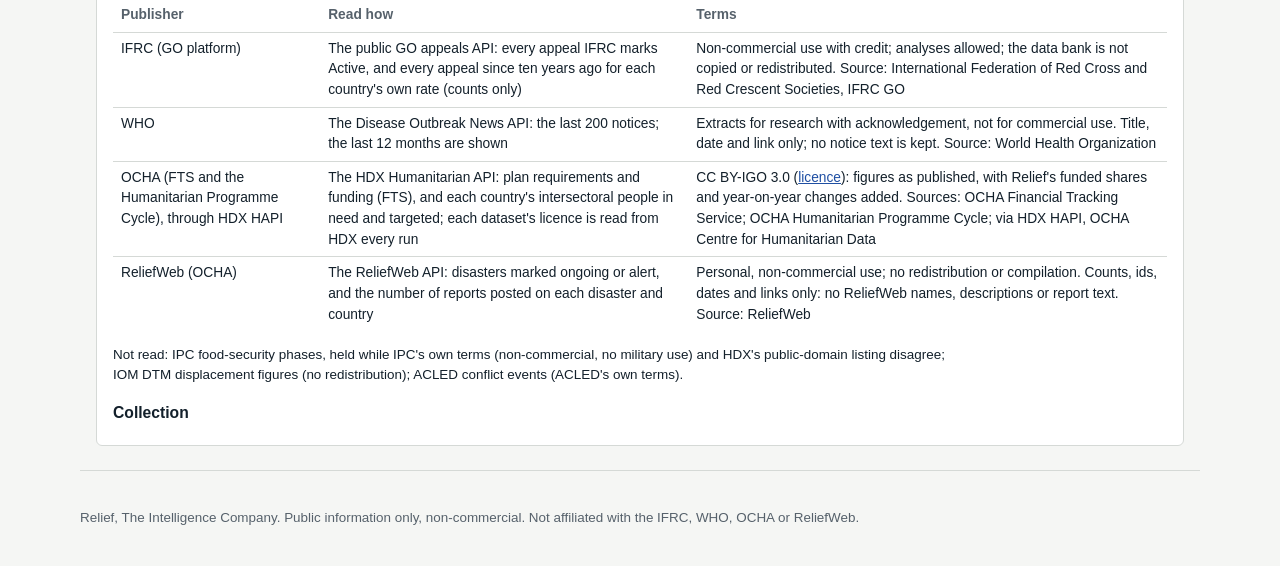
==== commit 2678ae50: "Plain language: caveat line and terms block (ideas#264) - One caveat line under the intro linking to" ====
--- a/site_src/index.html
+++ b/site_src/index.html
@@ -31,6 +31,43 @@
     <p class="lede">Each row is the publisher's own record: an IFRC Emergency Appeal or DREF allocation, a UN-coordinated
       plan as OCHA's Financial Tracking Service records it, a disaster ReliefWeb tracks, or a WHO Disease Outbreak News
       notice. An appeal or a plan shows where money was asked for, not every place in need.</p>
+    <p class="small muted caveat">"Unusual" here means unusual against the place's own past, never a warning, and a
+      count of appeals or reports measures asking and attention, not need. <a href="doctrine/method.md">How Relief reads
+      them</a>.</p>
+    <details class="terms" id="terms">
+      <summary>Terms on this page</summary>
+      <dl>
+        <dt>IFRC, Emergency Appeal, DREF</dt><dd>The International Federation of Red Cross and Red Crescent Societies. An
+          Emergency Appeal asks donors to fund a large response; a DREF (Disaster Response Emergency Fund) allocation is
+          a smaller grant from IFRC's own fund, normally funded in full when approved.</dd>
+        <dt>MDRPA023, EAP, sEAP</dt><dd>IFRC's own codes. An appeal code such as MDRPA023 holds the country's two-letter
+          code (PA, Panama) and a number. An EAP (Early Action Protocol) or sEAP (simplified EAP) is a plan agreed in
+          advance to act before a forecast hazard strikes; EAP2024ZM02 is one such plan's code.</dd>
+        <dt>CHF, USD</dt><dd>Swiss francs, the currency IFRC states its appeals in; US dollars, the currency of OCHA's
+          plans. Figures are as each publisher states them, not converted.</dd>
+        <dt>OCHA, FTS, HPC</dt><dd>The UN Office for the Coordination of Humanitarian Affairs. Its Financial Tracking
+          Service (FTS) records what each plan requires and the funding reported against it; the Humanitarian Programme
+          Cycle (HPC) is the yearly process that sets each country's plan and its people in need.</dd>
+        <dt>People in need</dt><dd>The plan's intersectoral figure: people needing help of any kind, counted once.</dd>
+        <dt>Flash appeal, RMRP, OPT</dt><dd>Plan types and names as OCHA gives them: a flash appeal is a short plan for a
+          sudden crisis; the RMRP is the Regional Refugee and Migrant Response Plan for people leaving Venezuela; OPT is
+          the occupied Palestinian territory.</dd>
+        <dt>HDX, HAPI, API</dt><dd>The Humanitarian Data Exchange and its Humanitarian API (HAPI), OCHA's open data
+          service. An API is a service that programs read data from.</dd>
+        <dt>ReliefWeb, GLIDE</dt><dd>ReliefWeb is OCHA's humanitarian news and report service. A GLIDE number is a shared
+          global id for one disaster: FL-2026-000193-ECU is a flood (FL) in 2026, number 193, in Ecuador (ECU, the
+          three-letter country code). Other hazard letters include EP epidemic and DR drought.</dd>
+        <dt>WHO, Disease Outbreak News</dt><dd>The World Health Organization's notices of outbreaks it has verified.</dd>
+        <dt>In WHO's and IFRC's titles</dt><dd>BVD: Bundibugyo virus disease, a kind of Ebola disease. MERS: Middle East
+          respiratory syndrome. Avian influenza A(H5N5), A(H9N2): bird-flu strains, named by their two surface
+          proteins.</dd>
+        <dt>RL-IND-1 to RL-IND-4</dt><dd>Relief's four indicators, each explained in its own section: appeals for the
+          country (1), a first WHO notice for the country in two years (2), people in need against last year (3), and
+          ReliefWeb's reporting on a disaster or country (4).</dd>
+        <dt>IPC, IOM DTM, ACLED</dt><dd>Sources Relief does not read, for the reasons in the Method tab: food-security
+          phases, displacement tracking, and conflict events.</dd>
+      </dl>
+    </details>
     <p class="small muted" id="asof" aria-live="polite">Loading…</p>
     <div class="tiles" id="tiles" aria-live="polite"></div>
   </section>
@@ -54,7 +91,7 @@
         Swiss francs as IFRC states them. DREF allocations are left out: they are normally funded in full when
         approved. IFRC keeps many appeals marked active after their end date; those are in the table below, marked,
         and left out here, in the totals and in the feed.</p></div>
-    <div id="funding" class="bars" data-tic-fold="10 15"></div>
+    <div id="funding" class="bars" data-tic-fold></div>
   </section>
 
 
@@ -66,7 +103,7 @@
       <label><input id="f-past" type="checkbox" checked> Hide those past their end date</label>
       <span class="small muted" id="f-count"></span>
     </div>
-    <div class="scroll"><table id="appeals" data-tic-fold="10 25"></table></div>
+    <div class="scroll"><table id="appeals" data-tic-fold></table></div>
   </section>
   </div>
   <div id="sec-outbreaks" data-tab-label="Outbreaks">
--- a/site_src/style.css
+++ b/site_src/style.css
@@ -141,3 +141,8 @@
   .bar-row { grid-template-columns: 1fr max-content; }
   .bar-label { grid-column: 1 / -1; }
 }
+.terms { max-width: 72ch; margin: 0 0 16px; font-size: 14px; }
+.terms summary { cursor: pointer; padding: 6px 0; min-height: 24px; }
+.terms dl { margin: 4px 0 0; }
+.terms dt { font-weight: 600; margin-top: 8px; }
+.terms dd { margin: 2px 0 0 0; color: var(--muted); }
--- a/site_src/tic-time.css
+++ b/site_src/tic-time.css
@@ -1,4 +1,6 @@
-/*! tic-time.css v1.2 · pairs with tic-time.js · uses a site's own colour variables when it has them */
+/*! tic-time.css v1.2 · pairs with tic-time.js · uses a site's own colour variables when it has them
+    SPDX-License-Identifier: MIT. Copyright (c) 2026 The Intelligence Company. MIT in every repository it is
+    copied into, whatever that repository's own licence. */
 .tic-time-btn { font: inherit; font-size: 13px; cursor: pointer; padding: 5px 10px; border-radius: 6px;
   border: 1px solid var(--line, rgba(127,127,127,.4)); background: transparent; color: inherit; white-space: nowrap; }
 .tic-time-dialog { max-width: min(420px, calc(100vw - 32px)); width: 100%; border: 1px solid var(--line, #ccd);
--- a/site_src/tic-nav.css
+++ b/site_src/tic-nav.css
@@ -1,4 +1,6 @@
 /*! tic-nav.css v2.1 · pairs with tic-nav.js (canonical copy in the hub's site/shared/).
+    SPDX-License-Identifier: MIT. Copyright (c) 2026 The Intelligence Company. MIT in every repository it is
+    copied into, whatever that repository's own licence.
     House navy bar on every program site; the panel follows the viewer's light or dark setting. Everything is scoped
     to .tic-house so a site's own styles (Tailwind's reset included) don't need changing.
     v1.3 (with tic-nav.js v1.12): the bar is fixed to the top of the window and .tic-house-room holds its place; it
--- a/site_src/tic-tabs.css
+++ b/site_src/tic-tabs.css
@@ -1,4 +1,6 @@
 /*! tic-tabs.css v1.0 · pairs with tic-tabs.js (canonical copy in the hub's site/shared/).
+    SPDX-License-Identifier: MIT. Copyright (c) 2026 The Intelligence Company. MIT in every repository it is
+    copied into, whatever that repository's own licence.
     The row takes the page's own colours: --panel (else --bg), --line, --muted and --link if the page has them, so each
     product keeps its own colours. It sticks under the house bar (--tic-house-h). Nothing moves. */
 .tic-tabs-nav { --tt-bg: var(--panel, var(--bg, #fff)); --tt-line: var(--line, rgba(127, 127, 127, .35));
--- a/site_src/tic-fold.css
+++ b/site_src/tic-fold.css
@@ -1,9 +1,24 @@
-/*! tic-fold.css v1.0 · pairs with tic-fold.js (canonical copy in the hub's site/shared/).
-    Takes the page's own colours: --panel (else --bg), --line, --muted and --link if the page has them, so each
-    product keeps its own colours. The button is at least 44 px tall (WCAG 2.2 target size). Nothing moves. */
-.tic-fold-on .tic-fold-x, .tic-fold-miss { display: none; }
-.tic-fold-bar, .tic-fold-find { --tf-bg: var(--panel, var(--bg, transparent)); --tf-line: var(--line, rgba(127, 127, 127, .45));
+/*! tic-fold.css v2.0 · pairs with tic-fold.js (canonical copy in the hub's site/shared/).
+    SPDX-License-Identifier: MIT. Copyright (c) 2026 The Intelligence Company. MIT in every repository it is
+    copied into, whatever that repository's own licence.
+    Takes the page's own colours: --panel (else --bg, else the browser's Canvas), --line, --muted and --link if the
+    page has them, so each product keeps its own colours. The header row's background has low specificity
+    (:where), so a site's own `.tbl th { background }` wins. The button is at least 44 px tall (WCAG 2.2 target
+    size). Nothing moves. */
+.tic-fold-box, .tic-fold-bar, .tic-fold-find { --tf-bg: var(--panel, var(--bg, Canvas)); --tf-line: var(--line, rgba(127, 127, 127, .45));
   --tf-muted: var(--muted, inherit); --tf-on: var(--link, currentColor); }
+.tic-fold-miss { display: none; }
+/* The window: about ten rows tall (the script measures them into --tic-fold-h; 26em until it has), never past
+   three quarters of the screen; the header row stays at its top. */
+.tic-fold-win { max-height: min(var(--tic-fold-h, 26em), 75vh); overflow-y: auto; border: 1px solid var(--tf-line);
+  border-radius: 6px; }
+/* A list or cards (not a table, whose cells have their own padding) stand off the window's border. */
+.tic-fold-win:not(:has(> table)) { padding-inline: 8px; }
+.tic-fold-win thead th, .tic-fold-win thead td { position: sticky; top: 0; z-index: 1; }
+:where(.tic-fold-win) thead th, :where(.tic-fold-win) thead td { background: var(--tf-bg); box-shadow: 0 1px 0 var(--tf-line); }
+/* A link to a row lands just under the header row, not behind it. */
+.tic-fold-win tbody tr, .tic-fold-win > * > * { scroll-margin-top: var(--tic-fold-head, 0px); }
+.tic-fold-win:focus-visible { outline: 2px solid var(--tf-on); outline-offset: 2px; }
 .tic-fold-bar { display: flex; flex-wrap: wrap; align-items: center; gap: 4px 12px; margin: 8px 0 4px; }
 .tic-fold-bar[hidden], .tic-fold-find[hidden], .tic-fold-more[hidden] { display: none; }
 .tic-fold-more { min-height: 44px; padding: 8px 14px; font: inherit; font-size: 14px; font-weight: 600;
@@ -16,6 +31,7 @@
 .tic-fold-find input { min-height: 36px; min-width: 12em; max-width: 100%; padding: 4px 8px; font: inherit;
   color: inherit; background: var(--tf-bg); border: 1px solid var(--tf-line); border-radius: 6px; }
 @media print {
-  .tic-fold-on .tic-fold-x { display: revert; }
+  .tic-fold-win { max-height: none; overflow: visible; border: 0; }
+  .tic-fold-win thead th, .tic-fold-win thead td { position: static; }
   .tic-fold-bar, .tic-fold-find { display: none; }
 }
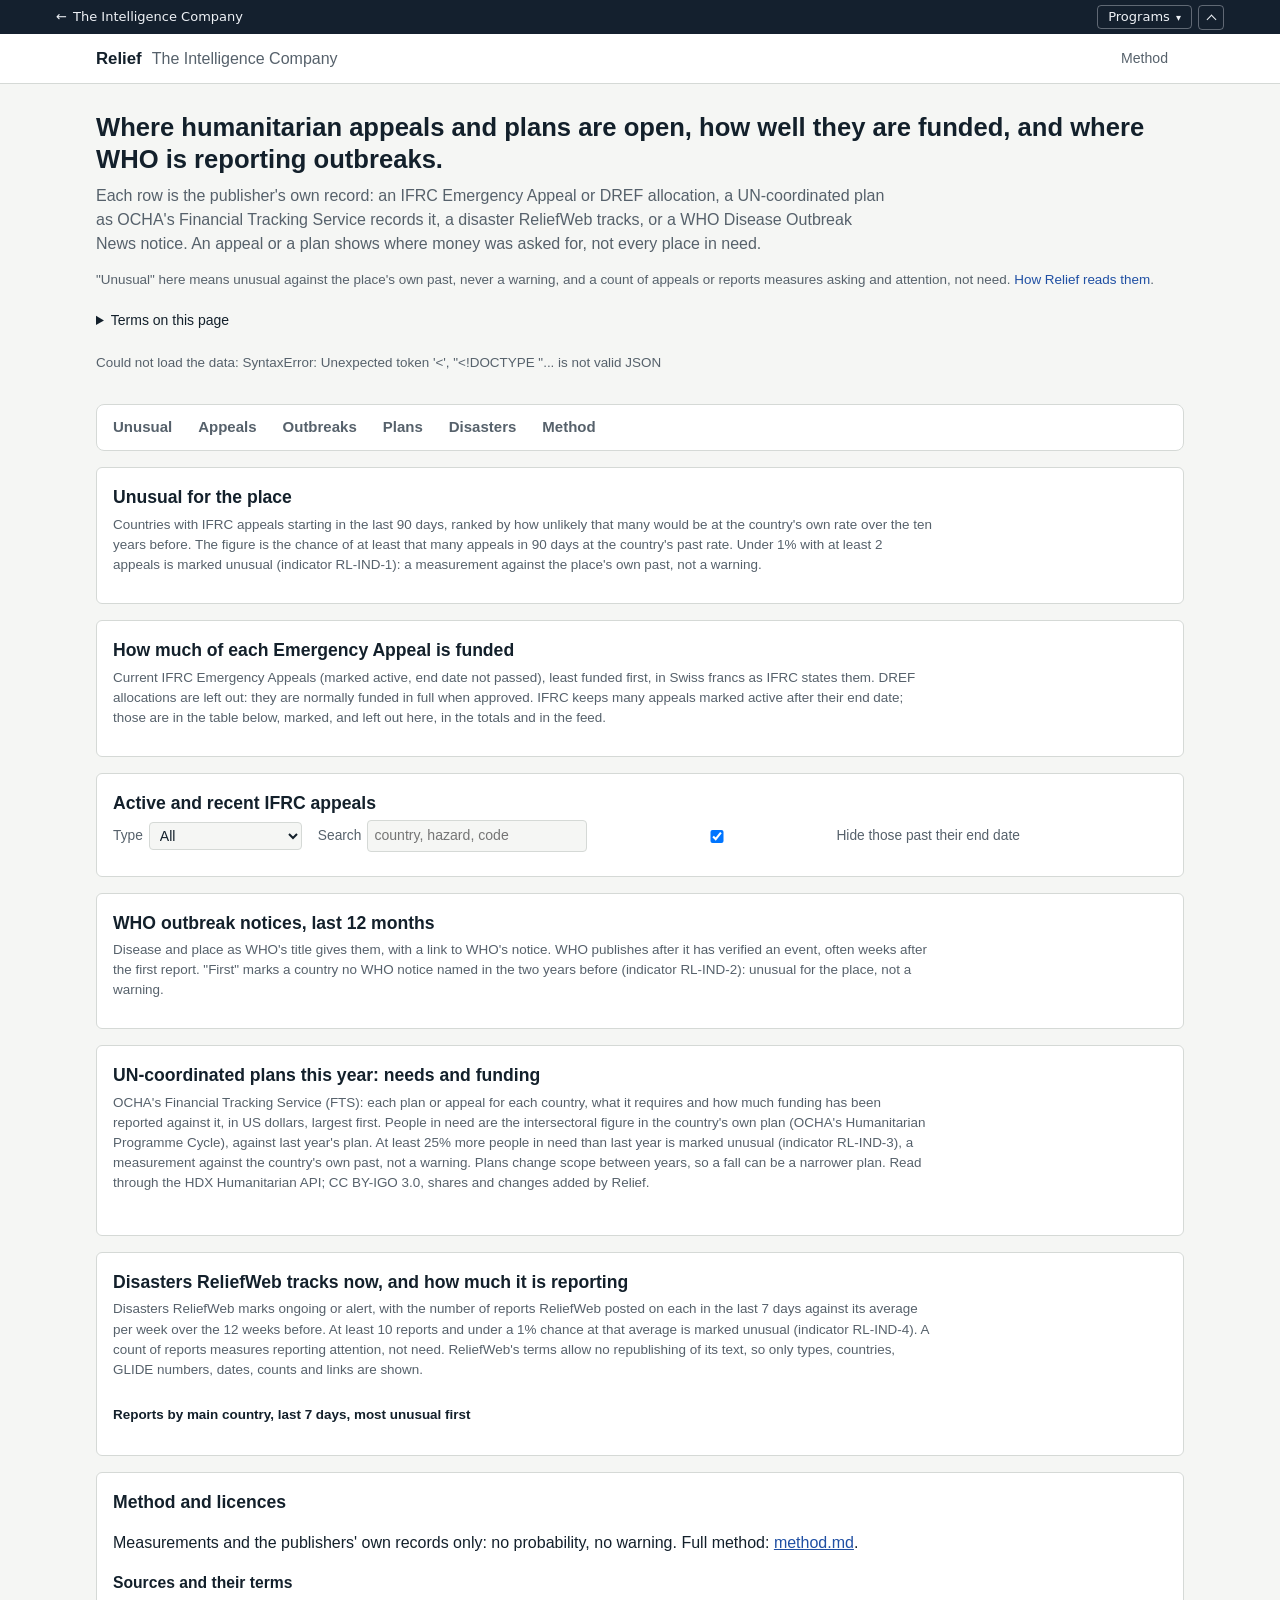
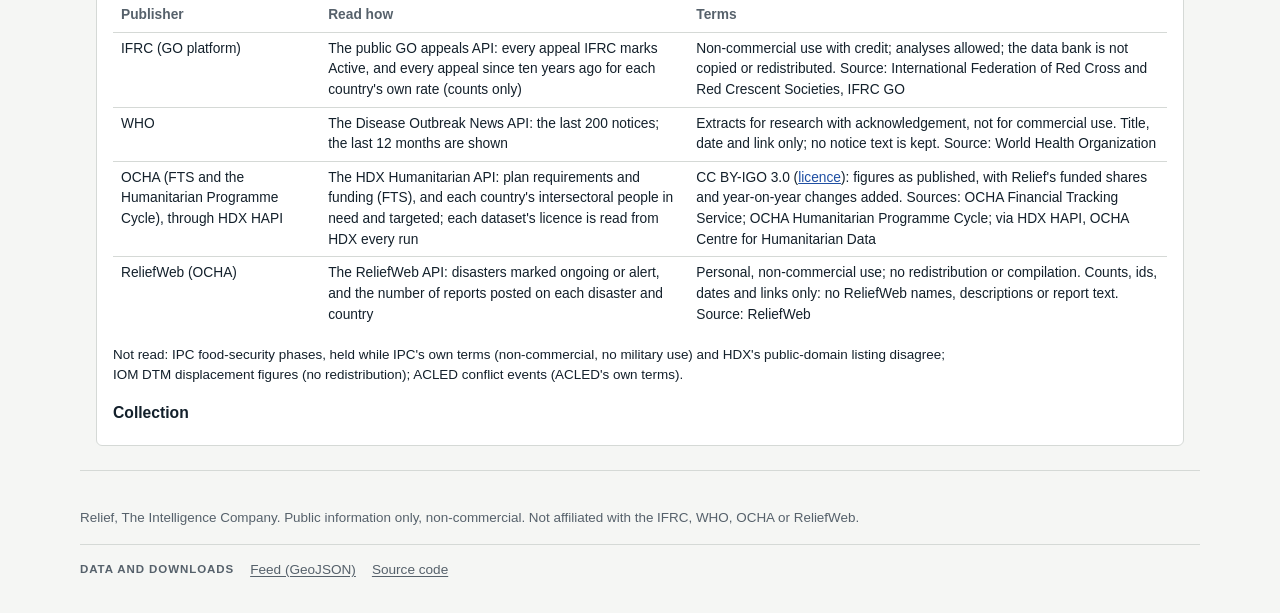
==== commit 2277b590: "Move the feed link from the header to a footer row, add feed discovery link (ideas#84) Co-Authored-B" ====
--- a/site_src/index.html
+++ b/site_src/index.html
@@ -10,6 +10,7 @@
 <link rel="stylesheet" href="tic-nav.css">
 <link rel="stylesheet" href="tic-tabs.css">
 <link rel="stylesheet" href="tic-fold.css">
+<link rel="alternate" type="application/geo+json" title="Relief feed (GeoJSON)" href="data/feed.geojson">
 <script src="tic-time.js"></script>
 <script src="tic-nav.js" defer data-current="relief"></script>
 </head>
@@ -18,7 +19,6 @@
   <div class="wrap top-row">
     <div class="brand"><strong>Relief</strong><span class="muted">The Intelligence Company</span></div>
     <nav class="top-nav" aria-label="Data and method">
-      <a href="data/feed.geojson">Feed</a>
       <a href="#method">Method</a>
       <span id="time-settings"></span>
     </nav>
@@ -186,6 +186,9 @@
 <footer class="wrap foot small muted">
   <p>Relief, The Intelligence Company. Public information only, non-commercial. Not
     affiliated with the IFRC, WHO, OCHA or ReliefWeb.</p>
+  <nav class="tic-data" aria-label="Data and downloads"><span class="tic-data-k">Data and downloads</span>
+    <a href="data/feed.geojson">Feed (GeoJSON)</a>
+    <a href="https://github.com/metacog-osint/relief">Source code</a></nav>
 </footer>
 <script src="tic-tabs.js"></script>
 <script src="tic-fold.js"></script>
--- a/site_src/style.css
+++ b/site_src/style.css
@@ -146,3 +146,11 @@
 .terms dl { margin: 4px 0 0; }
 .terms dt { font-weight: 600; margin-top: 8px; }
 .terms dd { margin: 2px 0 0 0; color: var(--muted); }
+
+/* Footer row for data and code links (hub tic-shell.css v1.1, ideas#84), in Relief's colours */
+.tic-data { display: flex; flex-wrap: wrap; align-items: center; gap: 4px 16px; margin: 16px 0 8px; padding-top: 12px;
+  border-top: 1px solid var(--border); font-size: 0.85rem; line-height: 1.4; }
+.tic-data-k { font-size: 0.72rem; font-weight: 600; letter-spacing: 0.08em; text-transform: uppercase; color: var(--muted); }
+.tic-data a { display: inline-flex; align-items: center; min-height: 24px; color: inherit; text-decoration: underline; text-underline-offset: 2px; }
+.tic-data a:focus-visible { outline: 2px solid currentColor; outline-offset: 2px; }
+@media (max-width: 760px) { .tic-data { gap: 2px 14px; } .tic-data-k { flex-basis: 100%; } }
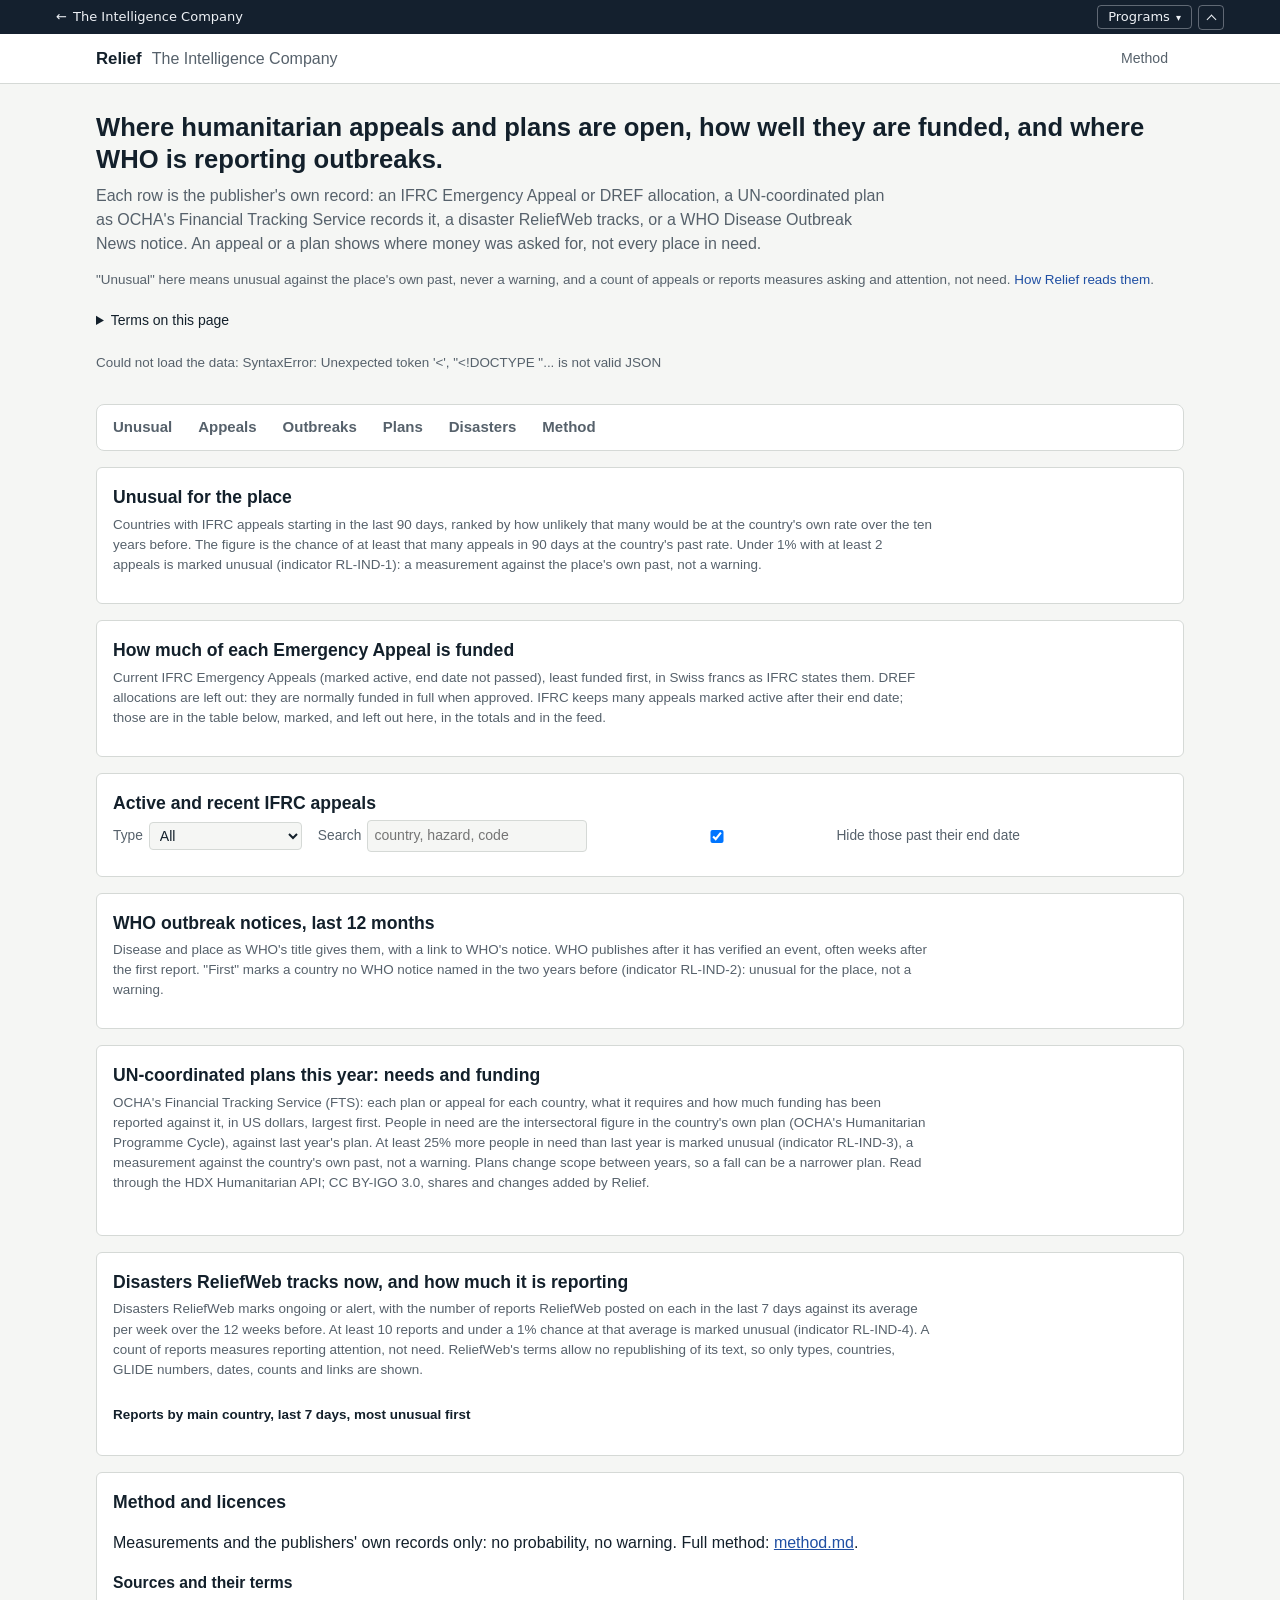
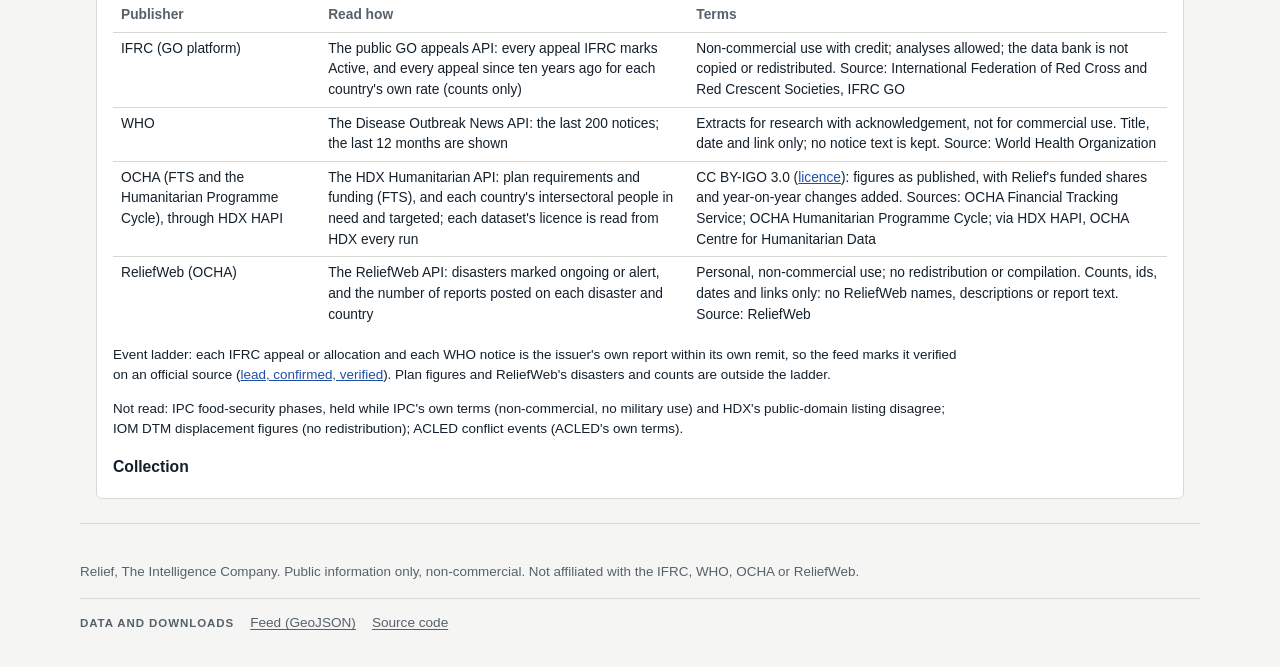
==== commit 45b2973e: "Event ladder state on IFRC and WHO items (kit 0.6.13) Vendor tic-doctrine 0.6.13, which adds the eve" ====
--- a/site_src/index.html
+++ b/site_src/index.html
@@ -3,6 +3,7 @@
 <head>
 <meta charset="utf-8">
 <meta name="viewport" content="width=device-width, initial-scale=1">
+<link rel="icon" href="data:image/svg+xml,%3Csvg xmlns='http://www.w3.org/2000/svg' viewBox='0 0 32 32'%3E%3Crect width='32' height='32' rx='6' fill='%23142235'/%3E%3Ccircle cx='16' cy='16' r='9' fill='none' stroke='%23e3a83b' stroke-width='3'/%3E%3Ccircle cx='16' cy='16' r='3' fill='%23e3a83b'/%3E%3C/svg%3E">
 <title>Relief: appeals, plans and outbreaks</title>
 <meta name="description" content="IFRC Emergency Appeals and DREF allocations, UN-coordinated humanitarian plans with their needs and funding, the disasters ReliefWeb tracks, and WHO's Disease Outbreak News, each against the place's own past. Publishers' records only.">
 <link rel="stylesheet" href="style.css">
@@ -15,6 +16,7 @@
 <script src="tic-nav.js" defer data-current="relief"></script>
 </head>
 <body>
+<a class="skip" href="#main">Skip to content</a>
 <header class="top">
   <div class="wrap top-row">
     <div class="brand"><strong>Relief</strong><span class="muted">The Intelligence Company</span></div>
@@ -25,7 +27,8 @@
   </div>
 </header>
 
-<main class="wrap">
+<main id="main" class="wrap">
+  <noscript><p class="noscript">This page needs JavaScript to draw its tables. The feed and source code below work without it.</p></noscript>
   <section class="hero">
     <h1>Where humanitarian appeals and plans are open, how well they are funded, and where WHO is reporting outbreaks.</h1>
     <p class="lede">Each row is the publisher's own record: an IFRC Emergency Appeal or DREF allocation, a UN-coordinated
@@ -172,6 +175,10 @@
             Counts, ids, dates and links only: no ReliefWeb names, descriptions or report text. Source: ReliefWeb</td></tr>
         </tbody>
       </table></div>
+      <p class="small">Event ladder: each IFRC appeal or allocation and each WHO notice is the issuer's own report
+        within its own remit, so the feed marks it verified on an official source
+        (<a href="https://github.com/metacog-osint/tic-doctrine/blob/main/docs/event-ladder.md" rel="noopener">lead,
+        confirmed, verified</a>). Plan figures and ReliefWeb's disasters and counts are outside the ladder.</p>
       <p class="small">Not read: IPC food-security phases, held while IPC's own terms (non-commercial, no military use)
         and HDX's public-domain listing disagree; IOM DTM displacement figures (no redistribution); ACLED conflict events
         (ACLED's own terms).</p>
--- a/site_src/style.css
+++ b/site_src/style.css
@@ -53,6 +53,9 @@
   font-family: -apple-system, BlinkMacSystemFont, "Segoe UI", Roboto, sans-serif;
   line-height: 1.5;
 }
+.skip { position: absolute; left: -9999px; top: 8px; z-index: 100; background: var(--panel); color: var(--link); padding: 6px 10px; border: 1px solid var(--border); border-radius: 4px; }
+.skip:focus { left: 8px; }
+.noscript { margin: 16px 0 0; padding: 10px 12px; border: 1px solid var(--border); border-radius: 6px; background: var(--panel); }
 .wrap { max-width: 1120px; margin: 0 auto; padding: 0 16px; }
 .top { border-bottom: 1px solid var(--border); background: var(--panel); padding: 12px 0; }
 .top-row { display: flex; justify-content: space-between; align-items: center; flex-wrap: wrap; gap: 6px 12px; }
